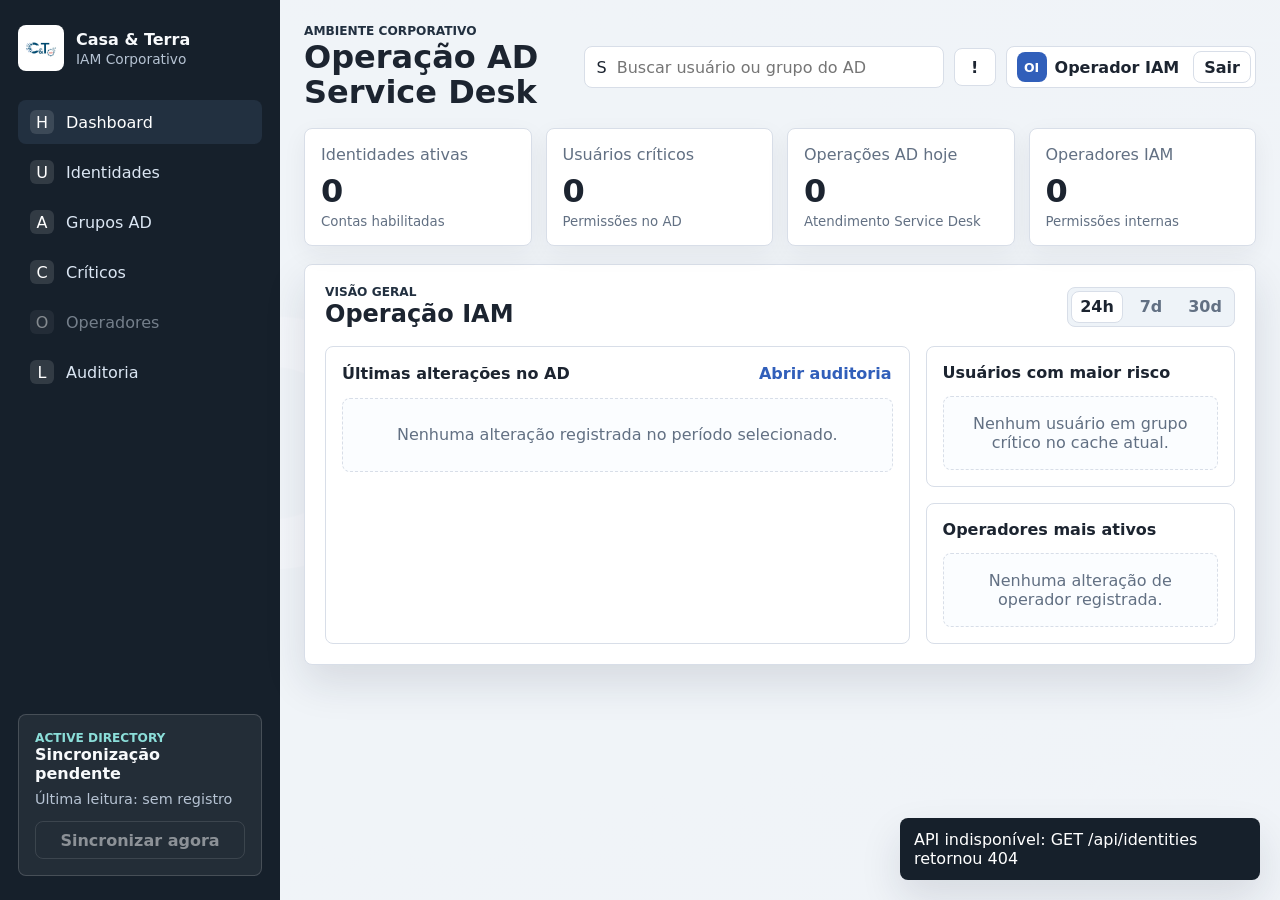
==== inicio/index.html @ 801f7051 "Ajustes para token CSRF" ====
<!doctype html>
<html lang="pt-BR">
  <head>
    <meta charset="utf-8" />
    <meta name="viewport" content="width=device-width, initial-scale=1" />
    <title>Casa &amp; Terra IAM</title>
    <link rel="icon" type="image/jpeg" href="/assets/ct-tech-logo.jpeg" />
    <link rel="stylesheet" href="/styles.css" />
  </head>
  <body>
    <div class="app-shell">
      <aside class="sidebar" aria-label="Navegação principal">
        <div class="brand">
          <img class="brand-logo" src="/assets/ct-tech-logo.jpeg" alt="Casa & Terra Tech" />
          <div>
            <strong>Casa &amp; Terra</strong>
            <span>IAM Corporativo</span>
          </div>
        </div>

        <nav class="nav-list" aria-label="Módulos">
          <button class="nav-item is-active" type="button" data-view="dashboard">
            <span class="nav-icon" aria-hidden="true">H</span>
            Dashboard
          </button>
          <button class="nav-item" type="button" data-view="identities">
            <span class="nav-icon" aria-hidden="true">U</span>
            Identidades
          </button>
          <button class="nav-item" type="button" data-view="access">
            <span class="nav-icon" aria-hidden="true">A</span>
            Grupos AD
          </button>
          <button class="nav-item" type="button" data-view="critical">
            <span class="nav-icon" aria-hidden="true">C</span>
            Críticos
          </button>
          <button class="nav-item" type="button" data-view="operators">
            <span class="nav-icon" aria-hidden="true">O</span>
            Operadores
          </button>
          <button class="nav-item" type="button" data-view="audit">
            <span class="nav-icon" aria-hidden="true">L</span>
            Auditoria
          </button>
        </nav>

        <section class="sidebar-panel" aria-label="Sincronização AD">
          <span class="panel-label">Active Directory</span>
          <strong id="sidebar-sync-status">Sincronização pendente</strong>
          <p id="sidebar-last-sync">Última leitura: sem registro</p>
          <button class="ghost-button" type="button" data-action="sync">Sincronizar agora</button>
        </section>
      </aside>

      <main class="main">
        <header class="topbar">
          <div>
            <p class="eyebrow">Ambiente corporativo</p>
            <h1>Operação AD Service Desk</h1>
          </div>
          <div class="topbar-actions">
            <label class="search">
              <span aria-hidden="true">S</span>
              <input id="global-search" type="search" placeholder="Buscar usuário ou grupo do AD" />
            </label>
            <div class="search-results" id="global-search-results" aria-label="Resultados da busca global"></div>
            <button class="icon-button notification-button" type="button" id="notification-button" title="Notificações" aria-label="Notificações">
              !
              <span class="notification-count" id="notification-count">0</span>
            </button>
            <div class="notification-panel" id="notification-panel" aria-label="Notificações"></div>
            <div class="user-menu" id="user-menu">
              <div class="user-summary">
                <span class="user-avatar" id="current-user-avatar">U</span>
                <span>
                  <strong id="current-user-name">Operador</strong>
                  <small id="current-user-role">IAM</small>
                </span>
              </div>
              <button class="ghost-button logout-button" type="button" id="logout-button">Sair</button>
            </div>
          </div>
        </header>

        <section class="status-strip" aria-label="Indicadores principais">
          <article>
            <span>Identidades ativas</span>
            <strong id="metric-users">0</strong>
            <small>Contas habilitadas</small>
          </article>
          <article>
            <span>Usuários críticos</span>
            <strong id="metric-privileged">0</strong>
            <small>Permissões no AD</small>
          </article>
          <article>
            <span>Operações AD hoje</span>
            <strong id="metric-operations">0</strong>
            <small>Atendimento Service Desk</small>
          </article>
          <article>
            <span>Operadores IAM</span>
            <strong id="metric-operators">0</strong>
            <small>Permissões internas</small>
          </article>
        </section>

        <section class="workspace">
          <div class="content-panel" id="view-dashboard" data-panel="dashboard">
            <div class="section-heading">
              <div>
                <p class="eyebrow">Visão geral</p>
                <h2>Operação IAM</h2>
              </div>
              <div class="segmented" role="tablist" aria-label="Período">
                <button class="is-selected" type="button" data-dashboard-range="1">24h</button>
                <button type="button" data-dashboard-range="7">7d</button>
                <button type="button" data-dashboard-range="30">30d</button>
              </div>
            </div>

            <div class="dashboard-grid">
              <section class="wide-module">
                <div class="module-header">
                  <h3>Últimas alterações no AD</h3>
                  <button class="text-button" type="button" data-view-link="audit">Abrir auditoria</button>
                </div>
                <div class="review-list" id="review-list"></div>
              </section>

              <section class="side-module">
                <div class="module-header">
                  <h3>Usuários com maior risco</h3>
                </div>
                <div class="risk-bars" id="risk-bars"></div>
              </section>

              <section class="side-module">
                <div class="module-header">
                  <h3>Operadores mais ativos</h3>
                </div>
                <div class="risk-bars" id="operator-ranking"></div>
              </section>
            </div>
          </div>

          <div class="content-panel is-hidden" id="view-identities" data-panel="identities">
            <div class="section-heading">
              <div>
                <p class="eyebrow">Diretório</p>
                <h2>Identidades</h2>
              </div>
              <button class="primary-button" type="button" data-action="invite-user">Criar usuário no AD</button>
            </div>
            <div class="table-tools">
              <div class="filters" aria-label="Filtros de identidade">
                <button class="chip is-active" type="button" data-filter="all">Todos</button>
                <button class="chip" type="button" data-filter="active">Ativos</button>
                <button class="chip" type="button" data-filter="review">Em revisão</button>
                <button class="chip" type="button" data-filter="blocked">Bloqueados</button>
                <button class="chip" type="button" data-filter="disabled">Desabilitados</button>
              </div>
            </div>
            <div class="table-wrap">
              <table>
                <thead>
                  <tr>
                    <th>Usuário</th>
                    <th>Departamento</th>
                    <th>Origem</th>
                    <th>Status</th>
                    <th>Criticidade</th>
                    <th>Grupos</th>
                    <th>Ação</th>
                  </tr>
                </thead>
                <tbody id="identity-table"></tbody>
              </table>
            </div>
            <div class="pagination" id="identity-pagination" aria-label="Paginação de identidades"></div>
          </div>

          <div class="content-panel is-hidden" id="view-identity-detail" data-panel="identity-detail">
            <div class="detail-toolbar">
              <button class="ghost-button" type="button" data-view-link="identities">Voltar para identidades</button>
              <div class="detail-actions">
                <button class="ghost-button" type="button" data-identity-action="review">Iniciar revisão</button>
                <button class="ghost-button" type="button" data-identity-action="sessions">Encerrar sessões</button>
                <button class="ghost-button" type="button" data-identity-action="password">Alterar senha</button>
                <button class="ghost-button" type="button" data-identity-action="revoke">Remover grupos</button>
                <button class="ghost-button" type="button" data-identity-action="unlock">Desbloquear</button>
                <button class="danger-button" type="button" data-identity-action="block">Bloquear</button>
                <button class="danger-button" type="button" data-identity-action="disable">Desabilitar</button>
              </div>
            </div>

            <section class="identity-hero" id="identity-hero"></section>

            <div class="identity-detail-grid">
              <section class="detail-module">
                <div class="module-header">
                  <h3>Informações do usuário</h3>
                </div>
                <dl class="info-list" id="identity-info"></dl>
              </section>

              <section class="detail-module">
                <div class="module-header">
                  <h3>Segurança</h3>
                </div>
                <div class="security-list" id="identity-security"></div>
              </section>

              <section class="detail-module wide-detail">
                <div class="module-header">
                  <h3>Grupos e permissões</h3>
                  <div class="group-add">
                    <button class="primary-button" type="button" data-identity-action="add-group">Editar grupos</button>
                  </div>
                </div>
                <div class="group-list" id="identity-groups"></div>
              </section>

              <section class="detail-module">
                <div class="module-header">
                  <h3>Sistemas impactados</h3>
                </div>
                <div class="app-access-list" id="identity-apps"></div>
              </section>

              <section class="detail-module">
                <div class="module-header">
                  <h3>Eventos recentes</h3>
                </div>
                <ol class="mini-feed" id="identity-events"></ol>
              </section>
            </div>
          </div>

          <div class="content-panel is-hidden" id="view-access" data-panel="access">
            <div class="section-heading">
              <div>
                <p class="eyebrow">Active Directory</p>
                <h2>Grupos do AD</h2>
              </div>
              <button class="primary-button" type="button" data-action="map-app">Criar grupo no AD</button>
            </div>
            <div class="access-grid" id="access-grid"></div>
            <div class="pagination" id="group-pagination" aria-label="Paginação de grupos do AD"></div>
          </div>

          <div class="content-panel is-hidden" id="view-group-detail" data-panel="group-detail">
            <div class="detail-toolbar">
              <button class="ghost-button" type="button" data-view-link="access">Voltar para grupos</button>
              <div class="detail-actions">
                <button class="primary-button" type="button" data-group-member-action="add">Adicionar usuário</button>
              </div>
            </div>

            <section class="identity-hero group-hero" id="group-hero"></section>

            <div class="detail-module">
              <div class="module-header">
                <h3>Membros do grupo</h3>
                <label class="search compact-search">
                  <span aria-hidden="true">S</span>
                  <input id="group-member-search" type="search" placeholder="Buscar usuário para adicionar" />
                </label>
              </div>
              <div class="group-member-layout">
                <div>
                  <h4>Usuários atuais</h4>
                  <div class="group-member-list" id="group-member-list"></div>
                </div>
                <div>
                  <h4>Adicionar ao grupo</h4>
                  <div class="group-candidate-list" id="group-candidate-list"></div>
                </div>
              </div>
            </div>
          </div>

          <div class="content-panel is-hidden" id="view-critical" data-panel="critical">
            <div class="section-heading">
              <div>
                <p class="eyebrow">Active Directory</p>
                <h2>Permissões críticas</h2>
              </div>
              <button class="ghost-button" type="button" data-action="export-critical">Exportar relatório</button>
            </div>

            <section class="critical-summary" aria-label="Resumo de permissões críticas">
              <article>
                <span>Usuários com permissão crítica</span>
                <strong id="critical-user-count">0</strong>
              </article>
              <article>
                <span>Grupos críticos mapeados</span>
                <strong id="critical-group-count">0</strong>
              </article>
              <article>
                <span>Contas desabilitadas com histórico</span>
                <strong id="critical-disabled-count">0</strong>
              </article>
            </section>

            <div class="critical-layout">
              <section class="detail-module">
                <div class="module-header">
                  <h3>Distribuição por grupo</h3>
                </div>
                <div class="critical-groups" id="critical-groups"></div>
              </section>

              <section class="detail-module">
                <div class="module-header">
                  <h3>Usuários com permissão crítica</h3>
                </div>
                <div class="table-wrap">
                  <table>
                    <thead>
                      <tr>
                        <th>Usuário</th>
                        <th>Departamento</th>
                        <th>Status</th>
                        <th>Grupos críticos</th>
                        <th>Ação</th>
                      </tr>
                    </thead>
                    <tbody id="critical-table"></tbody>
                  </table>
                </div>
              </section>
            </div>
          </div>

          <div class="content-panel is-hidden" id="view-operators" data-panel="operators">
            <div class="section-heading">
              <div>
                <p class="eyebrow">Controle interno</p>
                <h2>Operadores do IAM</h2>
              </div>
            </div>

            <section class="service-account-panel" aria-label="Conta de serviço">
              <div>
                <p class="eyebrow">Execução no AD</p>
                <h3>Conta de serviço protegida</h3>
                <span>As alterações no Active Directory serão executadas pelo backend de forma centralizada.</span>
              </div>
              <span class="badge active">Conta protegida</span>
            </section>

            <section class="provisioning-panel" aria-label="Provisionamento de operadores">
              <article>
                <span class="panel-kicker">Grupo de entrada</span>
                <strong>GG-IAM-OPERADORES / GG-IAM-VIEWONLY</strong>
                <small>Usuários nestes grupos do AD podem autenticar no IAM via LDAP.</small>
              </article>
              <article>
                <span class="panel-kicker">Permissão inicial</span>
                <strong>Definida pelo grupo AD</strong>
                <small>Admin full recebe todas as permissões; visualização recebe apenas consulta.</small>
              </article>
              <article>
                <span class="panel-kicker">Autorização</span>
                <strong>Controlada por grupos</strong>
                <small>Para remover o acesso definitivo, retire o usuário do grupo no AD e sincronize.</small>
              </article>
            </section>

            <div class="operator-layout">
              <section class="operator-list" id="operator-list" aria-label="Lista de operadores"></section>

              <section class="operator-detail">
                <div class="module-header">
                  <h3>Permissões do operador</h3>
                  <button class="danger-button" type="button" data-operator-action="remove">Remover operador</button>
                </div>
                <div class="operator-profile" id="operator-profile"></div>
                <div class="permission-grid" id="permission-grid"></div>
              </section>
            </div>
          </div>

          <div class="content-panel is-hidden" id="view-audit" data-panel="audit">
            <div class="section-heading">
              <div>
                <p class="eyebrow">Evidências</p>
                <h2>Trilha de auditoria</h2>
              </div>
              <div class="audit-actions">
                <label class="search audit-search">
                  <span aria-hidden="true">S</span>
                  <input id="audit-operator-filter" type="search" placeholder="Filtrar por operador" />
                </label>
                <button class="ghost-button" type="button" data-action="export-audit">Exportar relatório</button>
              </div>
            </div>
            <ol class="audit-feed" id="audit-feed"></ol>
          </div>
        </section>
      </main>
    </div>

    <div class="modal-backdrop" id="password-modal" aria-hidden="true">
      <section class="modal-card" role="dialog" aria-modal="true" aria-labelledby="password-modal-title">
        <div class="modal-header">
          <div>
            <p class="eyebrow">Active Directory</p>
            <h2 id="password-modal-title">Alterar senha</h2>
          </div>
          <button class="icon-button" type="button" data-modal-close aria-label="Fechar">X</button>
        </div>

        <div class="modal-identity" id="password-modal-identity"></div>

        <div class="form-grid">
          <label class="field">
            <span>Nova senha</span>
            <input id="password-new" type="password" placeholder="Informe a nova senha" autocomplete="new-password" />
          </label>
          <label class="field">
            <span>Confirmar senha</span>
            <input id="password-confirm" type="password" placeholder="Confirme a nova senha" autocomplete="new-password" />
          </label>
        </div>

        <label class="check-row">
          <input id="password-must-change" type="checkbox" checked />
          <span>Usuário deve trocar a senha no próximo login</span>
        </label>

        <div class="modal-footer">
          <button class="ghost-button" type="button" data-modal-close>Cancelar</button>
          <button class="primary-button" type="button" id="password-submit">Alterar senha</button>
        </div>
      </section>
    </div>

    <div class="modal-backdrop" id="groups-modal" aria-hidden="true">
      <section class="modal-card wide-modal" role="dialog" aria-modal="true" aria-labelledby="groups-modal-title">
        <div class="modal-header">
          <div>
            <p class="eyebrow">Active Directory</p>
            <h2 id="groups-modal-title">Editar grupos</h2>
          </div>
          <button class="icon-button" type="button" data-modal-close aria-label="Fechar">X</button>
        </div>

        <div class="modal-identity" id="groups-modal-identity"></div>

        <div class="group-editor">
          <section>
            <div class="module-header compact-header">
              <h3>Grupos atuais</h3>
              <span id="current-group-count">0</span>
            </div>
            <div class="editable-group-list" id="current-group-list"></div>
          </section>

          <section>
            <div class="module-header compact-header">
              <h3>Adicionar grupo</h3>
            </div>
            <label class="search group-search">
              <span aria-hidden="true">S</span>
              <input id="group-picker-search" type="search" placeholder="Buscar grupo do AD" />
            </label>
            <div class="editable-group-list available-groups" id="available-group-list"></div>
          </section>
        </div>

        <div class="modal-footer">
          <button class="ghost-button" type="button" data-modal-close>Cancelar</button>
          <button class="primary-button" type="button" data-modal-close>Concluir</button>
        </div>
      </section>
    </div>

    <div class="modal-backdrop" id="create-user-modal" aria-hidden="true">
      <section class="modal-card wide-modal" role="dialog" aria-modal="true" aria-labelledby="create-user-modal-title">
        <div class="modal-header">
          <div>
            <p class="eyebrow">Active Directory</p>
            <h2 id="create-user-modal-title">Criar usuário</h2>
          </div>
          <button class="icon-button" type="button" data-modal-close aria-label="Fechar">X</button>
        </div>

        <div class="provision-form">
          <section class="form-section">
            <div class="module-header compact-header">
              <h3>Dados da identidade</h3>
            </div>
            <div class="form-grid">
              <label class="field">
                <span>Nome</span>
                <input id="create-user-first-name" type="text" placeholder="Nome" autocomplete="given-name" />
              </label>
              <label class="field">
                <span>Sobrenome</span>
                <input id="create-user-last-name" type="text" placeholder="Sobrenome" autocomplete="family-name" />
              </label>
              <label class="field">
                <span>Usuário</span>
                <input id="create-user-username" type="text" placeholder="usuario" autocomplete="username" />
              </label>
              <label class="field">
                <span>E-mail</span>
                <input id="create-user-email" type="email" placeholder="usuario@casaterra.local" autocomplete="email" />
              </label>
              <label class="field">
                <span>Cargo</span>
                <input id="create-user-title" type="text" placeholder="Cargo do colaborador" />
              </label>
              <label class="field">
                <span>Departamento</span>
                <input id="create-user-department" type="text" placeholder="Departamento" />
              </label>
            </div>
            <div class="form-grid">
              <label class="field">
                <span>Senha inicial</span>
                <input id="create-user-password" type="password" placeholder="Senha inicial" autocomplete="new-password" />
              </label>
              <label class="field">
                <span>Confirmar senha</span>
                <input id="create-user-password-confirm" type="password" placeholder="Confirme a senha inicial" autocomplete="new-password" />
              </label>
            </div>
            <label class="check-row">
              <input id="create-user-must-change" type="checkbox" checked />
              <span>Usuário deve trocar a senha no próximo login</span>
            </label>
          </section>

          <section class="form-section">
            <div class="module-header compact-header">
              <h3>OU de destino</h3>
              <span id="user-ou-count">0</span>
            </div>
            <label class="search group-search">
              <span aria-hidden="true">S</span>
              <input id="user-ou-search" type="search" placeholder="Buscar OU de usuários" />
            </label>
            <div class="ou-list" id="user-ou-list"></div>
          </section>
        </div>

        <div class="modal-footer">
          <button class="ghost-button" type="button" data-modal-close>Cancelar</button>
          <button class="primary-button" type="button" id="create-user-submit">Criar usuário</button>
        </div>
      </section>
    </div>

    <div class="modal-backdrop" id="create-group-modal" aria-hidden="true">
      <section class="modal-card wide-modal" role="dialog" aria-modal="true" aria-labelledby="create-group-modal-title">
        <div class="modal-header">
          <div>
            <p class="eyebrow">Active Directory</p>
            <h2 id="create-group-modal-title">Criar grupo</h2>
          </div>
          <button class="icon-button" type="button" data-modal-close aria-label="Fechar">X</button>
        </div>

        <div class="provision-form">
          <section class="form-section">
            <div class="module-header compact-header">
              <h3>Dados do grupo</h3>
            </div>
            <label class="field">
              <span>Nome do grupo</span>
              <input id="create-group-name" type="text" placeholder="GG-NOME-DO-GRUPO" />
            </label>
            <label class="field">
              <span>Descrição</span>
              <input id="create-group-description" type="text" placeholder="Finalidade do grupo" />
            </label>
            <div class="form-grid">
              <label class="field">
                <span>Escopo</span>
                <select id="create-group-scope">
                  <option value="global">Global</option>
                  <option value="universal">Universal</option>
                  <option value="domain_local">Domain Local</option>
                </select>
              </label>
              <label class="field">
                <span>Tipo</span>
                <select id="create-group-type">
                  <option value="security">Segurança</option>
                  <option value="distribution">Distribuição</option>
                </select>
              </label>
            </div>
            <label class="check-row">
              <input id="create-group-critical" type="checkbox" />
              <span>Marcar como grupo crítico no IAM</span>
            </label>
          </section>

          <section class="form-section">
            <div class="module-header compact-header">
              <h3>OU de destino</h3>
              <span id="group-ou-count">0</span>
            </div>
            <label class="search group-search">
              <span aria-hidden="true">S</span>
              <input id="group-ou-search" type="search" placeholder="Buscar OU de grupos" />
            </label>
            <div class="ou-list" id="group-ou-list"></div>
          </section>
        </div>

        <div class="modal-footer">
          <button class="ghost-button" type="button" data-modal-close>Cancelar</button>
          <button class="primary-button" type="button" id="create-group-submit">Criar grupo</button>
        </div>
      </section>
    </div>

    <div class="toast" id="toast" role="status" aria-live="polite"></div>

    <script src="/app.js"></script>
  </body>
</html>
---- styles.css ----
:root {
  --ink: #1c2430;
  --muted: #627083;
  --line: #d8dee8;
  --panel: #ffffff;
  --canvas: #f4f7fb;
  --nav: #16202b;
  --nav-soft: #223040;
  --teal: #223040;
  --teal-dark: #16202b;
  --blue: #315fba;
  --amber: #b7791f;
  --red: #ba3b46;
  --green: #2f7d4f;
  --shadow: 0 18px 42px rgba(26, 37, 54, 0.12);
}

* {
  box-sizing: border-box;
}

body {
  margin: 0;
  min-width: 320px;
  color: var(--ink);
  background:
    linear-gradient(rgba(244, 247, 251, 0.92), rgba(244, 247, 251, 0.92)),
    url("assets/ct-tech-background.png");
  background-size: cover;
  background-position: center;
  background-attachment: fixed;
  font-family:
    Inter, ui-sans-serif, system-ui, -apple-system, BlinkMacSystemFont, "Segoe UI", sans-serif;
}

button,
input {
  font: inherit;
}

button {
  cursor: pointer;
}

.app-shell {
  min-height: 100vh;
  display: grid;
  grid-template-columns: 280px minmax(0, 1fr);
  background: rgba(244, 247, 251, 0.82);
}

.sidebar {
  display: flex;
  flex-direction: column;
  gap: 28px;
  padding: 24px 18px;
  color: #f8fafc;
  background: var(--nav);
}

.brand {
  display: flex;
  align-items: center;
  gap: 12px;
  min-height: 48px;
}

.brand-mark {
  width: 42px;
  height: 42px;
  display: grid;
  place-items: center;
  border: 1px solid rgba(255, 255, 255, 0.28);
  border-radius: 8px;
  background: #0f766e;
  font-weight: 800;
}

.brand-logo {
  width: 46px;
  height: 46px;
  flex: 0 0 auto;
  border: 1px solid rgba(255, 255, 255, 0.22);
  border-radius: 8px;
  background: #ffffff;
  object-fit: contain;
  padding: 4px;
}

.casa-terra-mark {
  position: relative;
  overflow: hidden;
  background: linear-gradient(135deg, #2f7d4f 0 48%, #b7791f 48% 100%);
}

.casa-terra-mark::after {
  content: "";
  position: absolute;
  inset: 8px;
  border: 1px solid rgba(255, 255, 255, 0.42);
  border-radius: 5px;
}

.casa-terra-mark {
  color: #ffffff;
  text-shadow: 0 1px 2px rgba(22, 32, 43, 0.36);
}

.brand strong,
.brand span {
  display: block;
}

.brand span {
  margin-top: 2px;
  color: #b6c3d3;
  font-size: 0.86rem;
}

.nav-list {
  display: grid;
  gap: 6px;
}

.nav-item {
  width: 100%;
  min-height: 44px;
  display: flex;
  align-items: center;
  gap: 12px;
  padding: 10px 12px;
  border: 0;
  border-radius: 8px;
  color: #dbe6f3;
  background: transparent;
  text-align: left;
}

.nav-item:hover,
.nav-item.is-active {
  color: #ffffff;
  background: var(--nav-soft);
}

.nav-icon {
  width: 24px;
  height: 24px;
  display: grid;
  place-items: center;
  border-radius: 6px;
  color: #ffffff;
  background: rgba(255, 255, 255, 0.12);
  font-size: 1rem;
}

.sidebar-panel {
  margin-top: auto;
  padding: 16px;
  border: 1px solid rgba(255, 255, 255, 0.16);
  border-radius: 8px;
  background: rgba(255, 255, 255, 0.06);
}

.sidebar-panel strong,
.sidebar-panel span,
.sidebar-panel p {
  display: block;
}

.panel-label,
.eyebrow {
  color: var(--teal);
  font-size: 0.76rem;
  font-weight: 800;
  letter-spacing: 0;
  text-transform: uppercase;
}

.sidebar-panel .panel-label {
  color: #8bded9;
}

.sidebar-panel p {
  margin: 8px 0 14px;
  color: #b6c3d3;
  font-size: 0.9rem;
}

.main {
  position: relative;
  min-width: 0;
  padding: 24px;
}

.topbar {
  display: flex;
  align-items: center;
  justify-content: space-between;
  gap: 20px;
  margin-bottom: 18px;
}

.topbar h1,
.section-heading h2 {
  margin: 2px 0 0;
  line-height: 1.1;
}

.topbar h1 {
  font-size: clamp(1.7rem, 2.5vw, 2.5rem);
}

.eyebrow {
  margin: 0;
}

.topbar-actions {
  position: relative;
  display: flex;
  align-items: center;
  gap: 10px;
}

.search {
  min-width: min(360px, 34vw);
  min-height: 42px;
  display: flex;
  align-items: center;
  gap: 8px;
  padding: 0 12px;
  border: 1px solid var(--line);
  border-radius: 8px;
  background: #ffffff;
}

.search input {
  width: 100%;
  border: 0;
  outline: 0;
  color: var(--ink);
}

.search-results {
  position: absolute;
  top: calc(100% + 8px);
  left: 0;
  z-index: 20;
  width: min(520px, calc(100vw - 32px));
  max-height: 520px;
  display: none;
  overflow-y: auto;
  padding: 10px;
  border: 1px solid var(--line);
  border-radius: 8px;
  background: #ffffff;
  box-shadow: var(--shadow);
}

.search-results.is-visible {
  display: grid;
  gap: 12px;
}

.search-results section {
  display: grid;
  gap: 6px;
}

.search-results section > strong {
  padding: 0 4px;
  color: var(--muted);
  font-size: 0.76rem;
  text-transform: uppercase;
}

.search-results button {
  width: 100%;
  min-height: 54px;
  display: grid;
  grid-template-columns: auto minmax(0, 1fr);
  gap: 10px;
  align-items: center;
  padding: 8px;
  border: 1px solid transparent;
  border-radius: 8px;
  color: var(--ink);
  background: transparent;
  text-align: left;
}

.search-results button:hover {
  border-color: var(--line);
  background: #f8fbfe;
}

.search-results b,
.search-results small {
  display: block;
  overflow-wrap: anywhere;
}

.search-results small,
.search-empty {
  color: var(--muted);
}

.search-empty {
  padding: 12px;
  text-align: center;
}

.primary-button,
.danger-button,
.ghost-button,
.text-button,
.icon-button,
.chip,
.segmented button {
  min-height: 38px;
  border-radius: 8px;
  border: 1px solid transparent;
  font-weight: 700;
}

.primary-button {
  padding: 0 16px;
  color: #ffffff;
  background: var(--teal);
}

.primary-button:hover {
  background: var(--teal-dark);
}

button:disabled {
  cursor: not-allowed;
  opacity: 0.48;
}

.is-permission-disabled {
  cursor: not-allowed;
}

.danger-button {
  padding: 0 16px;
  color: #ffffff;
  background: var(--red);
}

.ghost-button {
  padding: 0 13px;
  color: var(--ink);
  background: #ffffff;
  border-color: var(--line);
}

.sidebar .ghost-button {
  width: 100%;
  color: #ffffff;
  background: transparent;
  border-color: rgba(255, 255, 255, 0.24);
}

.text-button {
  min-height: auto;
  padding: 0;
  color: var(--blue);
  background: transparent;
}

.danger-text {
  color: var(--red);
}

.icon-button {
  width: 42px;
  color: var(--ink);
  background: #ffffff;
  border-color: var(--line);
}

.notification-button {
  position: relative;
}

.notification-button.has-notifications {
  color: #ffffff;
  background: var(--nav-soft);
}

.notification-count {
  position: absolute;
  top: -7px;
  right: -7px;
  min-width: 20px;
  height: 20px;
  display: none;
  place-items: center;
  padding: 0 5px;
  border: 2px solid #ffffff;
  border-radius: 999px;
  color: #ffffff;
  background: var(--red);
  font-size: 0.7rem;
  font-weight: 800;
}

.notification-button.has-notifications .notification-count {
  display: grid;
}

.notification-panel {
  position: absolute;
  top: calc(100% + 10px);
  right: 238px;
  z-index: 20;
  width: min(380px, calc(100vw - 32px));
  display: none;
  gap: 10px;
  padding: 12px;
  border: 1px solid var(--line);
  border-radius: 8px;
  background: #ffffff;
  box-shadow: 0 18px 40px rgba(26, 37, 54, 0.18);
}

.notification-panel.is-visible {
  display: grid;
}

.notification-header {
  display: flex;
  align-items: center;
  justify-content: space-between;
  gap: 12px;
  padding-bottom: 8px;
  border-bottom: 1px solid var(--line);
}

.notification-clear {
  font-size: 0.82rem;
}

.notification-header span,
.notification-item small {
  color: var(--muted);
  font-size: 0.86rem;
}

.notification-item {
  display: grid;
  justify-items: start;
  gap: 6px;
  padding: 10px;
  border: 1px solid #e5eaf1;
  border-radius: 8px;
  background: #fbfdff;
}

.notification-item-head {
  width: 100%;
  display: flex;
  align-items: center;
  justify-content: space-between;
  gap: 10px;
}

.notification-dismiss {
  width: 28px;
  min-width: 28px;
  height: 28px;
  padding: 0;
  font-size: 0.8rem;
}

.notification-item strong {
  color: var(--ink);
}

.notification-item strong,
.notification-item small {
  overflow-wrap: anywhere;
}

.user-menu {
  min-height: 42px;
  display: flex;
  align-items: center;
  gap: 8px;
  padding: 4px;
  border: 1px solid var(--line);
  border-radius: 8px;
  background: #ffffff;
}

.user-summary {
  display: flex;
  align-items: center;
  gap: 8px;
  min-width: 0;
  padding: 0 6px;
}

.user-summary strong,
.user-summary small {
  display: block;
  max-width: 160px;
  overflow: hidden;
  text-overflow: ellipsis;
  white-space: nowrap;
}

.user-summary small {
  color: var(--muted);
  font-size: 0.78rem;
}

.user-avatar {
  width: 30px;
  height: 30px;
  display: grid;
  place-items: center;
  flex: 0 0 auto;
  border-radius: 8px;
  color: #ffffff;
  background: var(--blue);
  font-size: 0.78rem;
  font-weight: 800;
}

.logout-button {
  min-height: 32px;
  padding: 0 10px;
}

.status-strip {
  display: grid;
  grid-template-columns: repeat(4, minmax(0, 1fr));
  gap: 14px;
  margin-bottom: 18px;
}

.status-strip article,
.content-panel,
.wide-module,
.side-module,
.access-card {
  border: 1px solid var(--line);
  border-radius: 8px;
  background: var(--panel);
}

.status-strip article {
  padding: 16px;
  min-height: 112px;
  box-shadow: 0 8px 24px rgba(26, 37, 54, 0.06);
}

.status-strip span,
.status-strip small {
  display: block;
  color: var(--muted);
}

.status-strip strong {
  display: block;
  margin: 8px 0 4px;
  font-size: 2rem;
}

.workspace {
  min-width: 0;
}

.content-panel {
  padding: 20px;
  box-shadow: var(--shadow);
}

.content-panel.is-hidden {
  display: none;
}

.section-heading,
.module-header,
.table-tools {
  display: flex;
  align-items: center;
  justify-content: space-between;
  gap: 16px;
}

.section-heading {
  margin-bottom: 18px;
}

.segmented {
  display: inline-grid;
  grid-auto-flow: column;
  gap: 2px;
  padding: 3px;
  border: 1px solid var(--line);
  border-radius: 8px;
  background: #eef3f8;
}

.segmented button {
  min-width: 52px;
  min-height: 32px;
  color: var(--muted);
  background: transparent;
}

.segmented button.is-selected {
  color: var(--ink);
  background: #ffffff;
  border-color: var(--line);
}

.dashboard-grid {
  display: grid;
  grid-template-columns: minmax(0, 1.7fr) minmax(280px, 0.9fr);
  gap: 16px;
}

.dashboard-grid .wide-module {
  grid-row: span 2;
}

.wide-module,
.side-module {
  padding: 16px;
}

.module-header {
  margin-bottom: 14px;
}

.module-header h3 {
  margin: 0;
  font-size: 1rem;
}

.review-list,
.risk-bars,
.access-grid,
.audit-feed {
  display: grid;
  gap: 12px;
}

.review-item,
.risk-row,
.access-card,
.audit-feed li {
  padding: 12px;
  border: 1px solid #e5eaf1;
  border-radius: 8px;
  background: #fbfdff;
}

.review-item {
  display: grid;
  grid-template-columns: minmax(0, 1fr) auto;
  gap: 12px;
  align-items: center;
}

.empty-state {
  min-height: 74px;
  display: grid;
  place-items: center;
  padding: 16px;
  border: 1px dashed var(--line);
  border-radius: 8px;
  color: var(--muted);
  background: #fbfdff;
  text-align: center;
}

.review-item strong,
.review-item span,
.access-card strong,
.access-card span {
  display: block;
}

.review-item span,
.access-card span {
  color: var(--muted);
  font-size: 0.9rem;
}

.badge {
  display: inline-flex;
  align-items: center;
  justify-content: center;
  min-height: 26px;
  padding: 0 9px;
  border-radius: 999px;
  color: #ffffff;
  font-size: 0.78rem;
  font-weight: 800;
  white-space: nowrap;
}

.review-item .badge,
.audit-feed .badge,
.notification-item .badge,
.access-card .badge,
.identity-badges .badge {
  color: #ffffff;
}

.access-card .badge {
  width: 100%;
  min-height: 26px;
  justify-content: flex-start;
  color: #ffffff;
}

.access-card .badge.low,
.access-card .badge.active,
.access-card .badge.medium,
.access-card .badge.review,
.access-card .badge.high {
  color: #ffffff;
}

.badge.low,
.badge.active {
  color: #ffffff;
  background: var(--green);
}

.badge.success,
.badge.sync-status.success {
  color: #ffffff;
  background: var(--green);
}

.badge.sync-status {
  color: #ffffff;
}

.badge.medium,
.badge.review {
  color: #ffffff;
  background: var(--amber);
}

.badge.high,
.badge.blocked,
.badge.disabled {
  color: #ffffff;
  background: var(--red);
}

.risk-row {
  display: grid;
  gap: 8px;
}

.risk-user {
  cursor: pointer;
}

.risk-user:hover {
  border-color: var(--blue);
  background: #f8fbff;
}

.risk-meta {
  display: flex;
  justify-content: space-between;
  gap: 12px;
  font-weight: 700;
}

.risk-row small {
  color: var(--muted);
  overflow-wrap: anywhere;
}

.bar {
  height: 10px;
  overflow: hidden;
  border-radius: 999px;
  background: #e8edf4;
}

.bar span {
  display: block;
  height: 100%;
  border-radius: inherit;
  background: var(--blue);
}

.filters {
  display: flex;
  flex-wrap: wrap;
  gap: 8px;
  margin-bottom: 14px;
}

.chip {
  padding: 0 13px;
  color: var(--muted);
  background: #ffffff;
  border-color: var(--line);
}

.chip.is-active {
  color: #ffffff;
  background: var(--nav-soft);
  border-color: var(--nav-soft);
}

.table-wrap {
  overflow-x: auto;
}

table {
  width: 100%;
  min-width: 760px;
  border-collapse: collapse;
}

.clickable-row {
  cursor: pointer;
}

.clickable-row:hover {
  background: #f4f8fc;
}

th,
td {
  padding: 13px 12px;
  border-bottom: 1px solid #e5eaf1;
  text-align: left;
}

th {
  color: var(--muted);
  font-size: 0.8rem;
  text-transform: uppercase;
}

td {
  vertical-align: middle;
}

.user-cell {
  display: flex;
  align-items: center;
  gap: 10px;
  min-width: 0;
}

.user-cell > div {
  min-width: 0;
}

.user-cell strong,
.user-cell small {
  display: block;
  overflow: hidden;
  text-overflow: ellipsis;
  white-space: nowrap;
}

.avatar {
  width: 34px;
  height: 34px;
  display: grid;
  place-items: center;
  flex: 0 0 auto;
  border-radius: 8px;
  color: #ffffff;
  background: var(--blue);
  font-size: 0.82rem;
  font-weight: 800;
}

.access-grid {
  grid-template-columns: repeat(3, minmax(0, 1fr));
}

.critical-summary {
  display: grid;
  grid-template-columns: repeat(3, minmax(0, 1fr));
  gap: 12px;
  margin-bottom: 16px;
}

.critical-summary article {
  min-height: 110px;
  padding: 16px;
  border: 1px solid var(--line);
  border-radius: 8px;
  background: #f8fbfe;
}

.critical-summary span,
.critical-group-row span {
  display: block;
  color: var(--muted);
}

.critical-summary strong {
  display: block;
  margin-top: 8px;
  font-size: 2rem;
}

.critical-layout {
  display: grid;
  grid-template-columns: minmax(280px, 0.75fr) minmax(0, 1.6fr);
  gap: 16px;
  align-items: start;
}

.critical-groups {
  display: grid;
  gap: 10px;
}

.critical-group-row {
  display: grid;
  gap: 10px;
  padding: 12px;
  border: 1px solid #e5eaf1;
  border-radius: 8px;
  background: #fbfdff;
}

.inline-pill {
  display: inline-flex;
  align-items: center;
  min-height: 26px;
  margin: 2px 4px 2px 0;
  padding: 0 9px;
  border-radius: 999px;
  color: var(--red);
  background: #fff1f2;
  font-size: 0.78rem;
  font-weight: 800;
  line-height: 1.25;
  white-space: normal;
}

.critical-group-row strong,
.critical-group-row span {
  overflow-wrap: anywhere;
}

.service-account-panel {
  display: flex;
  align-items: center;
  justify-content: space-between;
  gap: 18px;
  padding: 16px;
  margin-bottom: 16px;
  border: 1px solid var(--line);
  border-radius: 8px;
  background: #f8fbfe;
}

.service-account-panel h3 {
  margin: 4px 0 6px;
}

.service-account-panel span:not(.badge) {
  color: var(--muted);
}

.provisioning-panel {
  display: grid;
  grid-template-columns: repeat(3, minmax(0, 1fr));
  gap: 12px;
  margin-bottom: 16px;
}

.provisioning-panel article {
  min-height: 122px;
  padding: 14px;
  border: 1px solid var(--line);
  border-radius: 8px;
  background: #ffffff;
}

.panel-kicker,
.provisioning-panel small {
  color: var(--muted);
}

.panel-kicker,
.provisioning-panel strong,
.provisioning-panel small {
  display: block;
}

.panel-kicker {
  font-size: 0.78rem;
  font-weight: 800;
  text-transform: uppercase;
}

.provisioning-panel strong {
  margin: 8px 0;
}

.operator-layout {
  display: grid;
  grid-template-columns: minmax(260px, 0.85fr) minmax(0, 1.6fr);
  gap: 16px;
  align-items: start;
}

.operator-list {
  display: grid;
  gap: 10px;
}

.operator-card {
  width: 100%;
  min-height: 76px;
  display: grid;
  grid-template-columns: auto minmax(0, 1fr) auto;
  align-items: center;
  gap: 10px;
  padding: 12px;
  border: 1px solid var(--line);
  border-radius: 8px;
  color: var(--ink);
  background: #ffffff;
  text-align: left;
}

.operator-card.is-selected,
.operator-card:hover {
  border-color: var(--teal);
  background: #f0faf9;
}

.operator-card strong,
.operator-card small {
  display: block;
}

.operator-card small,
.operator-profile span,
.operator-stats small,
.permission-item small {
  color: var(--muted);
}

.operator-detail {
  padding: 16px;
  border: 1px solid var(--line);
  border-radius: 8px;
  background: #ffffff;
}

.operator-profile {
  display: grid;
  grid-template-columns: auto minmax(0, 1fr) auto;
  gap: 14px;
  align-items: center;
  padding: 14px;
  margin-bottom: 14px;
  border: 1px solid #e5eaf1;
  border-radius: 8px;
  background: #fbfdff;
}

.operator-profile h3 {
  margin: 4px 0 6px;
  font-size: 1.3rem;
}

.operator-profile span {
  display: block;
}

.operator-stats {
  display: grid;
  justify-items: end;
  gap: 5px;
}

.operator-stats strong {
  font-size: 1.5rem;
}

.permission-grid {
  display: grid;
  grid-template-columns: repeat(2, minmax(0, 1fr));
  gap: 10px;
}

.permission-item {
  min-height: 92px;
  display: grid;
  grid-template-columns: auto minmax(0, 1fr);
  gap: 10px;
  align-items: start;
  padding: 12px;
  border: 1px solid #e5eaf1;
  border-radius: 8px;
  background: #fbfdff;
}

.permission-item input {
  width: 18px;
  height: 18px;
  margin-top: 2px;
  accent-color: var(--teal);
}

.permission-item strong,
.permission-item small {
  display: block;
}

.permission-item small {
  margin-top: 5px;
  line-height: 1.35;
}

.access-card {
  min-height: 154px;
  display: grid;
  align-content: space-between;
  gap: 14px;
  min-width: 0;
}

.clickable-card {
  cursor: pointer;
}

.clickable-card:hover {
  border-color: var(--blue);
  box-shadow: 0 10px 26px rgba(26, 37, 54, 0.08);
}

.access-card strong,
.access-card span {
  overflow-wrap: anywhere;
  word-break: break-word;
}

.access-card footer {
  display: flex;
  justify-content: space-between;
  gap: 10px;
  color: var(--muted);
  font-size: 0.88rem;
}

.audit-feed {
  padding-left: 0;
  list-style: none;
}

.audit-actions {
  display: flex;
  align-items: center;
  gap: 10px;
}

.audit-search {
  min-width: min(320px, 32vw);
}

.audit-feed li {
  display: grid;
  grid-template-columns: 150px minmax(0, 1fr) auto;
  gap: 12px;
  align-items: center;
}

.detail-toolbar {
  display: flex;
  align-items: center;
  justify-content: space-between;
  gap: 14px;
  margin-bottom: 18px;
}

.detail-actions,
.group-add {
  display: flex;
  align-items: center;
  gap: 10px;
  flex-wrap: wrap;
}

.identity-hero {
  display: grid;
  grid-template-columns: auto minmax(0, 1fr) auto;
  align-items: center;
  gap: 16px;
  padding: 18px;
  margin-bottom: 16px;
  border: 1px solid var(--line);
  border-radius: 8px;
  background: #f8fbfe;
}

.identity-avatar {
  width: 72px;
  height: 72px;
  display: grid;
  place-items: center;
  border-radius: 8px;
  color: #ffffff;
  background: var(--blue);
  font-size: 1.3rem;
  font-weight: 800;
}

.identity-hero h2 {
  margin: 4px 0 6px;
  font-size: 1.8rem;
  line-height: 1.1;
}

.identity-hero span,
.info-list dd,
.group-item span,
.app-access-list span {
  color: var(--muted);
}

.identity-badges {
  display: flex;
  gap: 8px;
  flex-wrap: wrap;
  justify-content: flex-end;
}

.identity-detail-grid {
  display: grid;
  grid-template-columns: minmax(0, 1.15fr) minmax(320px, 0.85fr);
  gap: 16px;
}

.detail-module {
  padding: 16px;
  border: 1px solid var(--line);
  border-radius: 8px;
  background: #ffffff;
}

.wide-detail {
  grid-column: 1 / -1;
}

.group-hero {
  margin-bottom: 16px;
}

.compact-search {
  min-width: min(360px, 100%);
}

.group-member-layout {
  display: grid;
  grid-template-columns: minmax(0, 1fr) minmax(0, 1fr);
  gap: 16px;
}

.group-member-layout h4 {
  margin: 0 0 10px;
  font-size: 0.95rem;
}

.group-member-list,
.group-candidate-list {
  max-height: 520px;
  overflow: auto;
  display: grid;
  gap: 10px;
  padding-right: 4px;
}

.group-member-card {
  display: grid;
  grid-template-columns: auto minmax(0, 1fr) auto;
  align-items: center;
  gap: 10px;
  padding: 12px;
  border: 1px solid #e5eaf1;
  border-radius: 8px;
  background: #fbfdff;
}

.group-member-card strong,
.group-member-card small {
  display: block;
  min-width: 0;
  overflow-wrap: anywhere;
}

.group-member-card .text-button {
  justify-self: end;
  white-space: nowrap;
}

.operator-card strong,
.operator-card small,
.user-cell strong,
.user-cell small {
  min-width: 0;
}

.group-member-card small {
  color: var(--muted);
}

.info-list {
  display: grid;
  grid-template-columns: repeat(2, minmax(0, 1fr));
  gap: 12px;
  margin: 0;
}

.info-list div,
.security-list article,
.app-access-list article,
.mini-feed li {
  padding: 12px;
  border: 1px solid #e5eaf1;
  border-radius: 8px;
  background: #fbfdff;
}

.info-list dt {
  color: var(--muted);
  font-size: 0.78rem;
  font-weight: 800;
  text-transform: uppercase;
}

.info-list dd {
  margin: 5px 0 0;
  font-weight: 700;
  max-width: 100%;
  overflow-wrap: anywhere;
  word-break: break-word;
  line-height: 1.45;
}

.info-list div {
  min-width: 0;
  overflow: hidden;
}

.pagination {
  display: flex;
  align-items: center;
  justify-content: space-between;
  gap: 12px;
  padding-top: 14px;
  color: var(--muted);
  font-size: 0.92rem;
}

.pagination-actions {
  display: flex;
  align-items: center;
  gap: 10px;
}

.pagination-actions strong {
  color: var(--ink);
  white-space: nowrap;
}

.security-list,
.group-list,
.app-access-list,
.mini-feed {
  display: grid;
  gap: 10px;
}

.security-list article,
.app-access-list article {
  display: flex;
  align-items: center;
  justify-content: space-between;
  gap: 12px;
}

.security-list span {
  color: var(--muted);
}

.group-add select {
  min-height: 38px;
  min-width: 220px;
  padding: 0 10px;
  border: 1px solid var(--line);
  border-radius: 8px;
  background: #ffffff;
  color: var(--ink);
}

.group-item {
  display: flex;
  align-items: center;
  justify-content: space-between;
  gap: 12px;
  padding: 12px;
  border: 1px solid #e5eaf1;
  border-radius: 8px;
  background: #fbfdff;
}

.group-item[data-edit-group] {
  cursor: pointer;
}

.group-item[data-edit-group]:hover {
  border-color: rgba(49, 95, 186, 0.36);
  background: #f6f9ff;
}

.group-item strong,
.group-item span,
.app-access-list strong,
.app-access-list span {
  display: block;
}

.modal-backdrop {
  position: fixed;
  inset: 0;
  z-index: 50;
  display: none;
  align-items: center;
  justify-content: center;
  padding: 24px;
  background: rgba(22, 32, 43, 0.52);
}

.modal-backdrop.is-visible {
  display: flex;
}

.modal-card {
  width: min(620px, 100%);
  max-height: calc(100vh - 48px);
  overflow: auto;
  padding: 20px;
  border: 1px solid var(--line);
  border-radius: 8px;
  background: #ffffff;
  box-shadow: var(--shadow);
}

.wide-modal {
  width: min(980px, 100%);
}

#groups-modal .modal-card {
  max-height: min(760px, calc(100vh - 48px));
}

.modal-header,
.modal-footer,
.modal-identity,
.editable-group-card,
.check-row {
  display: flex;
  align-items: center;
}

.modal-header,
.modal-footer {
  justify-content: space-between;
  gap: 14px;
}

.modal-header {
  margin-bottom: 16px;
}

.modal-header h2 {
  margin: 2px 0 0;
  line-height: 1.1;
}

.modal-footer {
  margin-top: 18px;
  padding-top: 16px;
  border-top: 1px solid var(--line);
}

.modal-identity {
  display: grid;
  grid-template-columns: 34px minmax(0, 1fr);
  align-items: center;
  gap: 10px;
  padding: 12px;
  margin-bottom: 16px;
  border: 1px solid #e5eaf1;
  border-radius: 8px;
  background: #fbfdff;
}

.modal-avatar {
  width: 34px;
  height: 34px;
  display: inline-flex;
  align-items: center;
  justify-content: center;
  align-self: center;
  border-radius: 7px;
  color: #ffffff;
  background: var(--blue);
  font-size: 0.8rem;
  font-weight: 800;
  line-height: 34px;
  text-align: center;
  white-space: nowrap;
}

.modal-identity strong,
.modal-identity span {
  display: block;
}

.modal-identity span:not(.modal-avatar) {
  color: var(--muted);
  font-size: 0.9rem;
}

.form-grid,
.group-editor {
  display: grid;
  grid-template-columns: minmax(0, 1fr) minmax(0, 1.05fr);
  align-items: start;
  gap: 16px;
}

.group-editor > section {
  min-width: 0;
  display: grid;
  grid-template-rows: auto 1fr;
}

.provision-form {
  display: grid;
  grid-template-columns: minmax(0, 1.1fr) minmax(320px, 0.9fr);
  gap: 16px;
  align-items: start;
}

.form-section {
  min-width: 0;
  padding: 14px;
  border: 1px solid var(--line);
  border-radius: 8px;
  background: #ffffff;
}

.check-row {
  gap: 10px;
  padding: 12px;
  border: 1px solid var(--line);
  border-radius: 8px;
  background: #fbfdff;
  font-weight: 700;
}

.check-row input {
  width: 18px;
  height: 18px;
  accent-color: var(--teal);
}

.compact-header {
  min-height: 24px;
  margin-bottom: 10px;
}

.compact-header span {
  color: var(--muted);
  font-size: 0.9rem;
  font-weight: 700;
}

.group-search {
  width: 100%;
  min-width: 0;
  margin-bottom: 10px;
}

.editable-group-list {
  display: grid;
  align-content: start;
  grid-auto-rows: minmax(66px, auto);
  gap: 8px;
  height: 360px;
  overflow: auto;
  padding-right: 4px;
}

.available-groups {
  height: 308px;
}

.editable-group-card {
  min-height: 66px;
  height: auto;
  display: grid;
  grid-template-columns: minmax(0, 1fr) auto;
  align-items: center;
  gap: 12px;
  min-width: 0;
  padding: 12px;
  border: 1px solid #e5eaf1;
  border-radius: 8px;
  background: #fbfdff;
}

.editable-group-card > div {
  min-width: 0;
  display: grid;
  gap: 3px;
}

.editable-group-card .text-button {
  align-self: center;
  justify-self: end;
  white-space: nowrap;
}

.editable-group-card.available {
  background: #ffffff;
}

.editable-group-card strong,
.editable-group-card span {
  display: block;
}

.editable-group-card strong {
  min-width: 0;
  overflow-wrap: anywhere;
  line-height: 1.2;
}

.editable-group-card span {
  min-width: 0;
  display: -webkit-box;
  max-height: 3.9em;
  overflow: hidden;
  color: var(--muted);
  font-size: 0.88rem;
  line-height: 1.3;
  overflow-wrap: anywhere;
  -webkit-box-orient: vertical;
  -webkit-line-clamp: 3;
}

.ou-list {
  display: grid;
  align-content: start;
  gap: 8px;
  height: 416px;
  overflow: auto;
  padding-right: 4px;
}

.ou-card {
  display: grid;
  grid-template-columns: auto minmax(0, 1fr);
  gap: 10px;
  align-items: start;
  padding: 12px;
  border: 1px solid #e5eaf1;
  border-radius: 8px;
  background: #fbfdff;
  cursor: pointer;
}

.ou-card:hover {
  border-color: rgba(49, 95, 186, 0.36);
  background: #f6f9ff;
}

.ou-card input {
  width: 18px;
  height: 18px;
  margin-top: 2px;
  accent-color: var(--teal);
}

.ou-card strong,
.ou-card small {
  display: block;
  min-width: 0;
  overflow-wrap: anywhere;
}

.ou-card strong {
  line-height: 1.25;
}

.ou-card small {
  margin-top: 4px;
  color: var(--muted);
  font-size: 0.82rem;
  line-height: 1.3;
}

.mini-feed {
  padding-left: 0;
  list-style: none;
}

.audit-time {
  color: var(--muted);
  font-size: 0.9rem;
}

.toast {
  position: fixed;
  right: 20px;
  bottom: 20px;
  max-width: min(360px, calc(100vw - 40px));
  padding: 12px 14px;
  border-radius: 8px;
  color: #ffffff;
  background: var(--nav);
  box-shadow: var(--shadow);
  opacity: 0;
  transform: translateY(10px);
  pointer-events: none;
  transition:
    opacity 180ms ease,
    transform 180ms ease;
}

.toast.is-visible {
  opacity: 1;
  transform: translateY(0);
}

.login-page {
  min-height: 100vh;
  background:
    linear-gradient(120deg, rgba(0, 42, 70, 0.56), rgba(0, 78, 113, 0.28)),
    url("assets/ct-tech-background.png");
  background-size: cover;
  background-position: center;
}

.login-shell {
  min-height: 100vh;
  display: grid;
  grid-template-columns: minmax(0, 1.05fr) minmax(420px, 0.95fr);
}

.login-visual {
  min-width: 0;
  display: flex;
  flex-direction: column;
  justify-content: space-between;
  gap: 32px;
  padding: clamp(28px, 5vw, 64px);
  color: #ffffff;
}

.login-brand span {
  color: #d3e6ea;
}

.login-copy {
  max-width: 680px;
}

.login-copy .eyebrow {
  color: #9ce3dd;
}

.login-copy h1 {
  margin: 8px 0 16px;
  font-size: clamp(2rem, 5vw, 4.8rem);
  line-height: 1;
}

.login-copy p:last-child {
  max-width: 590px;
  margin: 0;
  color: #d8e7ec;
  font-size: 1.05rem;
  line-height: 1.65;
}

.login-panel {
  min-width: 0;
  display: grid;
  place-items: center;
  padding: 24px;
  background: rgba(244, 247, 251, 0.9);
}

.login-card {
  width: min(100%, 460px);
  padding: clamp(24px, 4vw, 38px);
  border: 1px solid var(--line);
  border-radius: 8px;
  background: #ffffff;
  box-shadow: var(--shadow);
}

.login-heading {
  margin-bottom: 24px;
}

.login-heading h2 {
  margin: 4px 0 8px;
  font-size: 2rem;
  line-height: 1.1;
}

.login-heading span {
  color: var(--muted);
}

.field {
  display: grid;
  gap: 8px;
  margin-bottom: 16px;
}

.field span {
  color: var(--ink);
  font-size: 0.92rem;
  font-weight: 700;
}

.field input,
.field select {
  width: 100%;
  min-height: 46px;
  padding: 0 13px;
  border: 1px solid var(--line);
  border-radius: 8px;
  outline: 0;
  color: var(--ink);
  background: #fbfdff;
}

.field input:focus,
.field select:focus {
  border-color: var(--teal);
  box-shadow: 0 0 0 3px rgba(0, 124, 122, 0.15);
}

.login-options {
  display: flex;
  align-items: center;
  justify-content: flex-end;
  gap: 12px;
  margin: 4px 0 18px;
}

.login-options a {
  color: var(--blue);
  font-size: 0.92rem;
  font-weight: 700;
  text-decoration: none;
}

.login-submit,
.ldap-button {
  width: 100%;
  min-height: 46px;
}

.separator {
  display: flex;
  align-items: center;
  gap: 12px;
  margin: 18px 0;
  color: var(--muted);
  font-size: 0.88rem;
}

.separator::before,
.separator::after {
  content: "";
  height: 1px;
  flex: 1;
  background: var(--line);
}

@media (max-width: 1080px) {
  .app-shell {
    grid-template-columns: 92px minmax(0, 1fr);
  }

  .brand div:last-child,
  .nav-item:not(.is-active) {
    font-size: 0;
  }

  .nav-item {
    justify-content: center;
  }

  .sidebar-panel {
    display: none;
  }

  .status-strip,
  .access-grid,
  .critical-summary,
  .critical-layout,
  .operator-layout,
  .provisioning-panel,
  .identity-detail-grid {
    grid-template-columns: repeat(2, minmax(0, 1fr));
  }

  .dashboard-grid {
    grid-template-columns: 1fr;
  }

  .dashboard-grid .wide-module {
    grid-row: auto;
  }

  .identity-detail-grid {
    grid-template-columns: 1fr;
  }

  .operator-layout {
    grid-template-columns: 1fr;
  }

  .critical-layout {
    grid-template-columns: 1fr;
  }

  .login-shell {
    grid-template-columns: 1fr;
  }

  .login-visual {
    min-height: 48vh;
  }

  .login-panel {
    place-items: start center;
  }
}

@media (max-width: 760px) {
  .app-shell {
    display: block;
  }

  .sidebar {
    position: sticky;
    top: 0;
    z-index: 5;
    padding: 12px;
    gap: 12px;
  }

  .brand {
    min-height: 38px;
  }

  .brand-mark {
    width: 36px;
    height: 36px;
  }

  .brand-logo {
    width: 38px;
    height: 38px;
  }

  .nav-list {
    grid-template-columns: repeat(6, minmax(42px, 1fr));
  }

  .nav-item,
  .nav-item:not(.is-active) {
    min-height: 40px;
    padding: 8px;
    font-size: 0;
  }

  .main {
    padding: 16px;
  }

  .topbar,
  .topbar-actions,
  .section-heading,
  .review-item,
  .audit-feed li,
  .detail-toolbar,
  .identity-hero,
  .security-list article,
  .app-access-list article,
  .group-item {
    align-items: stretch;
    flex-direction: column;
    display: flex;
  }

  .search {
    min-width: 0;
    width: 100%;
  }

  .user-menu {
    width: 100%;
    justify-content: space-between;
  }

  .user-summary strong,
  .user-summary small {
    max-width: 52vw;
  }

  .status-strip,
  .access-grid,
  .critical-summary,
  .provisioning-panel,
  .permission-grid {
    grid-template-columns: 1fr;
  }

  .service-account-panel,
  .operator-profile,
  .operator-card {
    align-items: stretch;
    display: flex;
    flex-direction: column;
  }

  .operator-stats {
    justify-items: start;
  }

  .content-panel {
    padding: 16px;
  }

  .detail-actions,
  .group-add {
    align-items: stretch;
    flex-direction: column;
  }

  .info-list {
    grid-template-columns: 1fr;
  }

  .identity-badges {
    justify-content: flex-start;
  }

  .modal-backdrop {
    align-items: stretch;
    padding: 12px;
  }

  .form-grid,
  .group-editor,
  .group-member-layout,
  .provision-form {
    grid-template-columns: 1fr;
  }

  .modal-footer {
    align-items: stretch;
    flex-direction: column-reverse;
  }

  .segmented {
    width: 100%;
  }

  .segmented button {
    width: 100%;
  }

  .login-page {
    background-position: left center;
  }

  .login-visual {
    min-height: auto;
    padding: 22px 16px;
  }

  .login-copy h1 {
    font-size: 2.3rem;
  }

  .login-panel {
    padding: 16px;
  }

  .login-card {
    padding: 22px;
  }

  .login-options {
    justify-content: flex-start;
  }
}
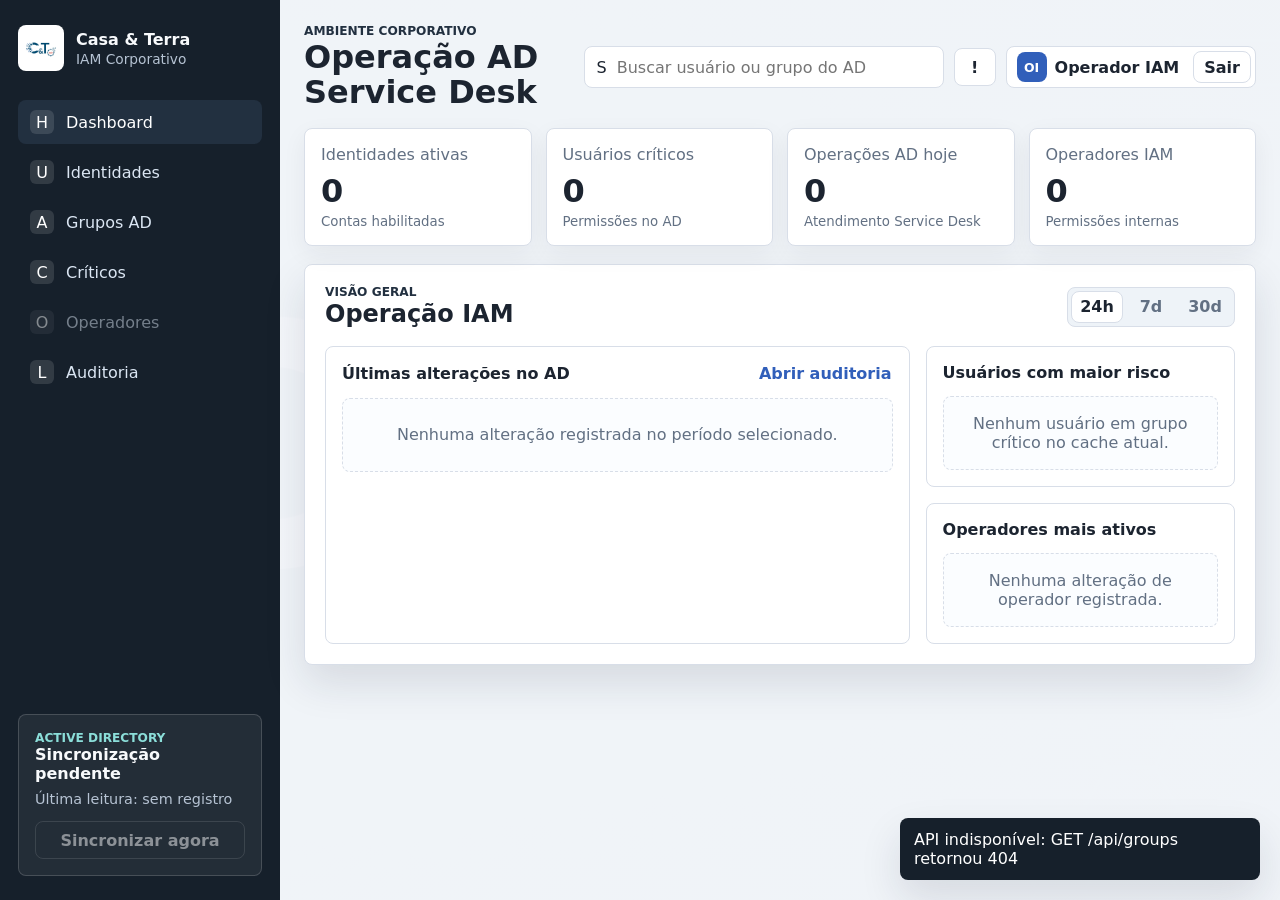
==== commit a26603d9: "Ajustes para token CSRF" ====
--- a/inicio/index.html
+++ b/inicio/index.html
@@ -188,6 +188,7 @@
                 <button class="ghost-button" type="button" data-identity-action="review">Iniciar revisão</button>
                 <button class="ghost-button" type="button" data-identity-action="sessions">Encerrar sessões</button>
                 <button class="ghost-button" type="button" data-identity-action="password">Alterar senha</button>
+                <button class="ghost-button" type="button" data-identity-action="move-ou">Mover OU</button>
                 <button class="ghost-button" type="button" data-identity-action="revoke">Remover grupos</button>
                 <button class="ghost-button" type="button" data-identity-action="unlock">Desbloquear</button>
                 <button class="danger-button" type="button" data-identity-action="block">Bloquear</button>
@@ -479,6 +480,37 @@
       </section>
     </div>
 
+    <div class="modal-backdrop" id="move-ou-modal" aria-hidden="true">
+      <section class="modal-card wide-modal" role="dialog" aria-modal="true" aria-labelledby="move-ou-modal-title">
+        <div class="modal-header">
+          <div>
+            <p class="eyebrow">Active Directory</p>
+            <h2 id="move-ou-modal-title">Mover usuário de OU</h2>
+          </div>
+          <button class="icon-button" type="button" data-modal-close aria-label="Fechar">X</button>
+        </div>
+
+        <div class="modal-identity" id="move-ou-modal-identity"></div>
+
+        <section class="form-section">
+          <div class="module-header compact-header">
+            <h3>OU de destino</h3>
+            <span id="move-ou-count">0</span>
+          </div>
+          <label class="search group-search">
+            <span aria-hidden="true">S</span>
+            <input id="move-ou-search" type="search" placeholder="Buscar OU de usuários" />
+          </label>
+          <div class="ou-list" id="move-ou-list"></div>
+        </section>
+
+        <div class="modal-footer">
+          <button class="ghost-button" type="button" data-modal-close>Cancelar</button>
+          <button class="primary-button" type="button" id="move-ou-submit">Mover usuário</button>
+        </div>
+      </section>
+    </div>
+
     <div class="modal-backdrop" id="create-user-modal" aria-hidden="true">
       <section class="modal-card wide-modal" role="dialog" aria-modal="true" aria-labelledby="create-user-modal-title">
         <div class="modal-header">
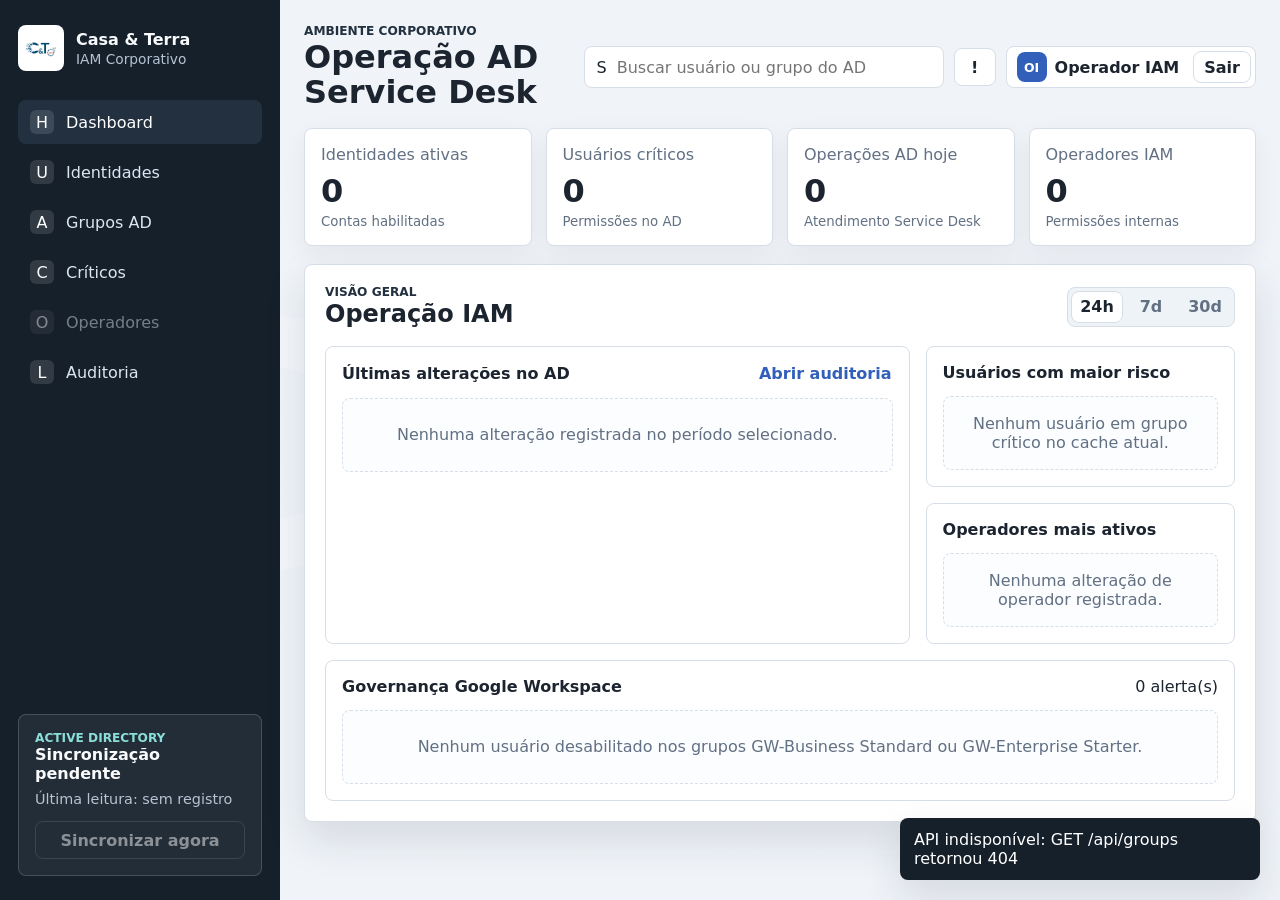
==== commit 313032d9: "Ajustes para apresentação de dash Google Workspace" ====
--- a/inicio/index.html
+++ b/inicio/index.html
@@ -142,6 +142,14 @@
                 </div>
                 <div class="risk-bars" id="operator-ranking"></div>
               </section>
+
+              <section class="wide-module governance-module">
+                <div class="module-header">
+                  <h3>Governança Google Workspace</h3>
+                  <span id="workspace-disabled-count">0 alerta(s)</span>
+                </div>
+                <div class="governance-list" id="workspace-disabled-list"></div>
+              </section>
             </div>
           </div>
 
--- a/styles.css
+++ b/styles.css
@@ -643,6 +643,7 @@
 
 .review-list,
 .risk-bars,
+.governance-list,
 .access-grid,
 .audit-feed {
   display: grid;
@@ -651,6 +652,7 @@
 
 .review-item,
 .risk-row,
+.governance-item,
 .access-card,
 .audit-feed li {
   padding: 12px;
@@ -664,6 +666,41 @@
   grid-template-columns: minmax(0, 1fr) auto;
   gap: 12px;
   align-items: center;
+}
+
+.governance-module {
+  grid-column: 1 / -1;
+}
+
+.governance-item {
+  display: grid;
+  grid-template-columns: minmax(0, 1fr) auto;
+  gap: 12px;
+  align-items: center;
+  cursor: pointer;
+}
+
+.governance-item:hover {
+  border-color: var(--line);
+  background: #f6f9ff;
+}
+
+.governance-item strong,
+.governance-item span,
+.governance-item small {
+  display: block;
+  overflow-wrap: anywhere;
+}
+
+.governance-item > div:last-child {
+  display: grid;
+  justify-items: end;
+  gap: 6px;
+}
+
+.governance-item small {
+  color: var(--muted);
+  font-size: 0.82rem;
 }
 
 .empty-state {
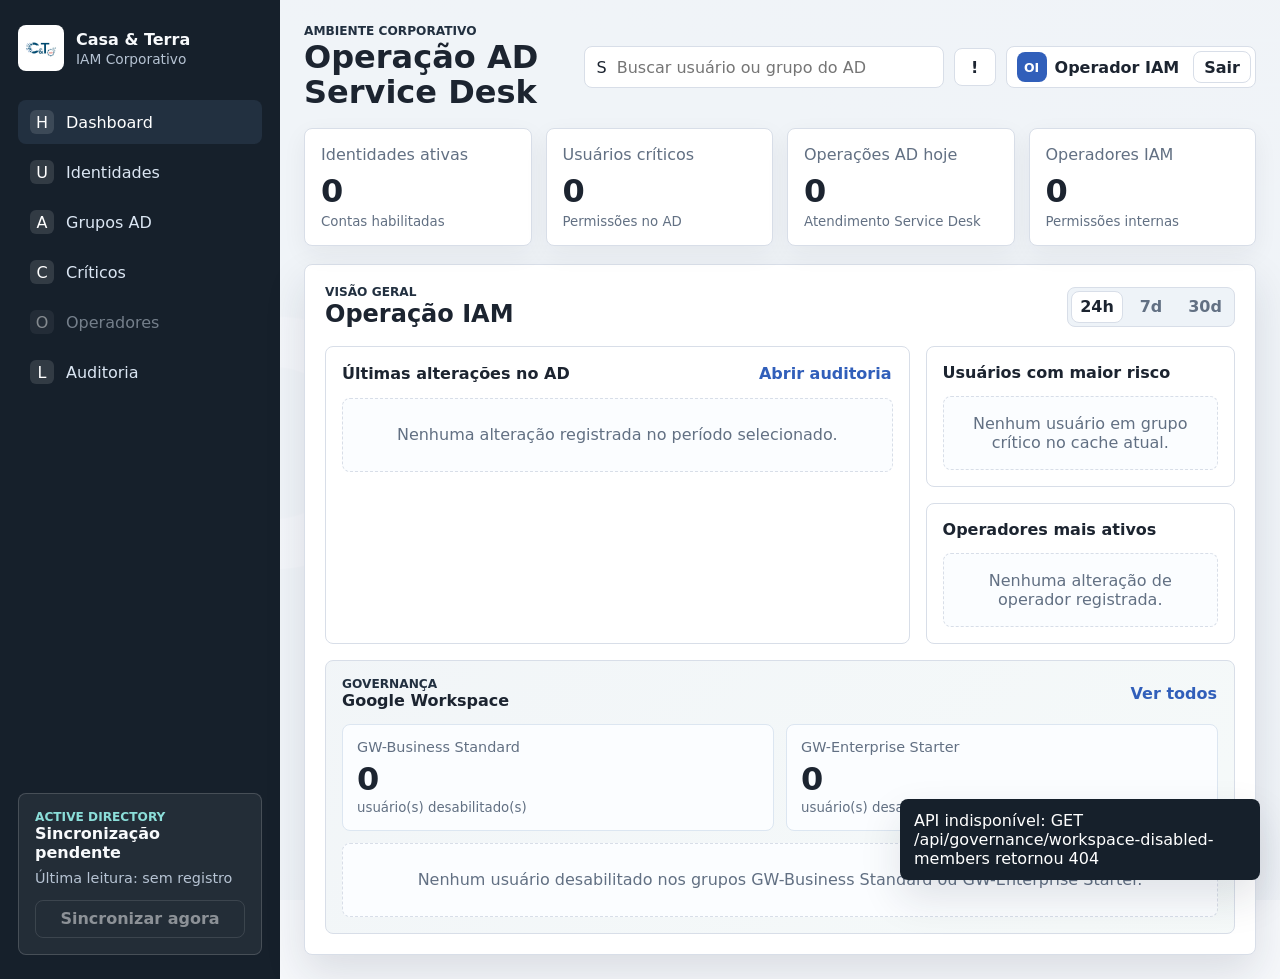
==== commit b05f9de3: "Ajustes para apresentação de dash Google Workspace" ====
--- a/inicio/index.html
+++ b/inicio/index.html
@@ -145,9 +145,13 @@
 
               <section class="wide-module governance-module">
                 <div class="module-header">
-                  <h3>Governança Google Workspace</h3>
-                  <span id="workspace-disabled-count">0 alerta(s)</span>
-                </div>
+                  <div>
+                    <p class="eyebrow">Governança</p>
+                    <h3>Google Workspace</h3>
+                  </div>
+                  <button class="text-button" type="button" data-action="workspace-governance">Ver todos</button>
+                </div>
+                <div class="governance-summary" id="workspace-disabled-summary"></div>
                 <div class="governance-list" id="workspace-disabled-list"></div>
               </section>
             </div>
@@ -519,6 +523,28 @@
       </section>
     </div>
 
+    <div class="modal-backdrop" id="workspace-governance-modal" aria-hidden="true">
+      <section class="modal-card wide-modal" role="dialog" aria-modal="true" aria-labelledby="workspace-governance-modal-title">
+        <div class="modal-header">
+          <div>
+            <p class="eyebrow">Governança</p>
+            <h2 id="workspace-governance-modal-title">Google Workspace</h2>
+          </div>
+          <button class="icon-button" type="button" data-modal-close aria-label="Fechar">X</button>
+        </div>
+
+        <div class="module-header compact-header">
+          <h3>Usuários desabilitados com licença</h3>
+          <span id="workspace-governance-total">0 alerta(s)</span>
+        </div>
+        <label class="search group-search">
+          <span aria-hidden="true">S</span>
+          <input id="workspace-governance-search" type="search" placeholder="Buscar usuário ou grupo" />
+        </label>
+        <div class="governance-modal-list" id="workspace-governance-list"></div>
+      </section>
+    </div>
+
     <div class="modal-backdrop" id="create-user-modal" aria-hidden="true">
       <section class="modal-card wide-modal" role="dialog" aria-modal="true" aria-labelledby="create-user-modal-title">
         <div class="modal-header">
--- a/styles.css
+++ b/styles.css
@@ -670,6 +670,43 @@
 
 .governance-module {
   grid-column: 1 / -1;
+  border: 1px solid var(--line);
+  background:
+    linear-gradient(135deg, rgba(24, 88, 132, 0.06), rgba(15, 118, 110, 0.04)),
+    #ffffff;
+}
+
+.governance-summary {
+  display: grid;
+  grid-template-columns: repeat(2, minmax(0, 1fr));
+  gap: 12px;
+  margin-bottom: 12px;
+}
+
+.governance-summary-card {
+  min-height: 94px;
+  padding: 14px;
+  border: 1px solid #dce6f1;
+  border-radius: 8px;
+  background: #fbfdff;
+}
+
+.governance-summary-card span,
+.governance-summary-card small {
+  color: var(--muted);
+}
+
+.governance-summary-card span {
+  display: block;
+  font-size: 0.9rem;
+}
+
+.governance-summary-card strong {
+  display: block;
+  margin: 8px 0 2px;
+  color: var(--ink);
+  font-size: 2rem;
+  line-height: 1;
 }
 
 .governance-item {
@@ -683,6 +720,18 @@
 .governance-item:hover {
   border-color: var(--line);
   background: #f6f9ff;
+}
+
+.governance-item-full {
+  min-height: 76px;
+}
+
+.governance-modal-list {
+  max-height: 520px;
+  overflow: auto;
+  display: grid;
+  gap: 10px;
+  padding-right: 4px;
 }
 
 .governance-item strong,
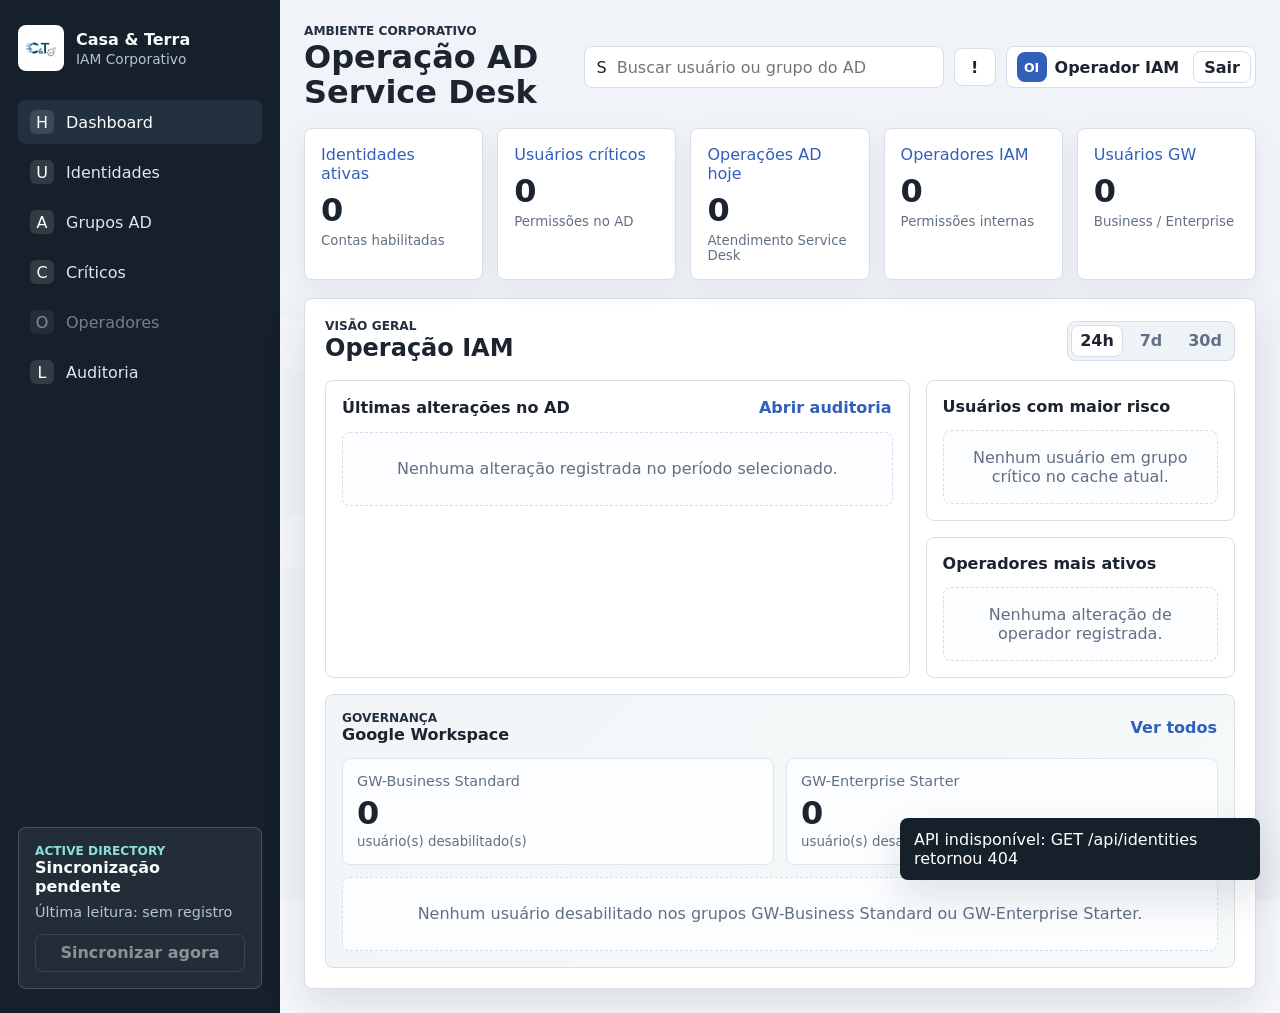
==== commit ddf8393c: "Ajustes para apresentação de dash Google Workspace" ====
--- a/inicio/index.html
+++ b/inicio/index.html
@@ -104,6 +104,11 @@
             <strong id="metric-operators">0</strong>
             <small>Permissões internas</small>
           </article>
+          <article>
+            <span>Usuários GW</span>
+            <strong id="metric-gw-users">0</strong>
+            <small>Business / Enterprise</small>
+          </article>
         </section>
 
         <section class="workspace">
--- a/styles.css
+++ b/styles.css
@@ -535,7 +535,7 @@
 
 .status-strip {
   display: grid;
-  grid-template-columns: repeat(4, minmax(0, 1fr));
+  grid-template-columns: repeat(5, minmax(0, 1fr));
   gap: 14px;
   margin-bottom: 18px;
 }
@@ -560,6 +560,10 @@
 .status-strip small {
   display: block;
   color: var(--muted);
+}
+
+.status-strip span {
+  color: var(--blue);
 }
 
 .status-strip strong {
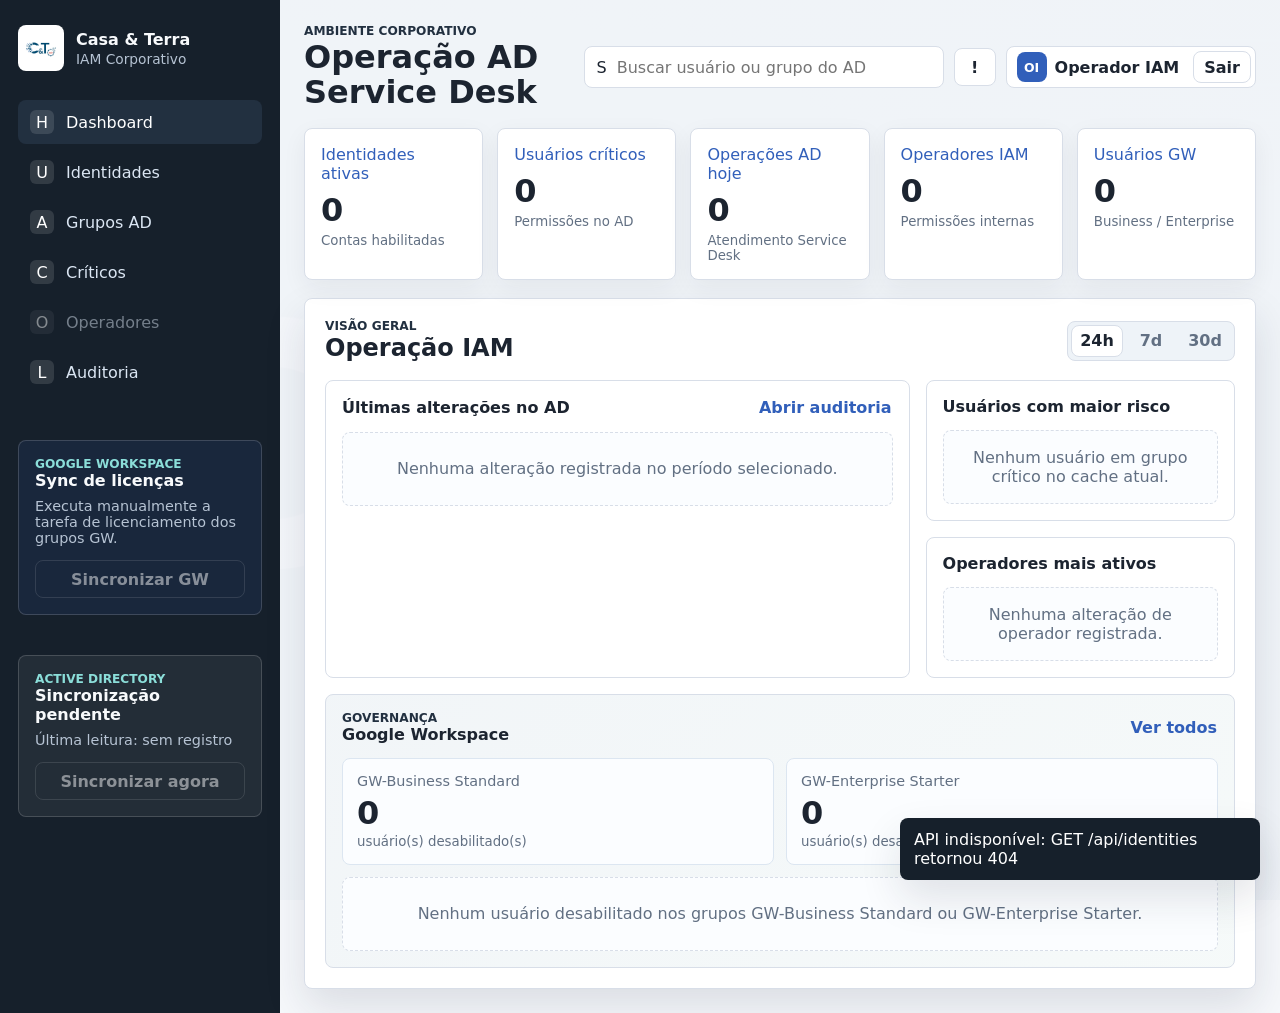
==== commit 24369a3f: "Ajustes para apresentação de dash Google Workspace" ====
--- a/inicio/index.html
+++ b/inicio/index.html
@@ -44,6 +44,13 @@
             Auditoria
           </button>
         </nav>
+
+        <section class="sidebar-panel workspace-sync-panel" aria-label="Sync Google Workspace">
+          <span class="panel-label">Google Workspace</span>
+          <strong>Sync de licenças</strong>
+          <p>Executa manualmente a tarefa de licenciamento dos grupos GW.</p>
+          <button class="ghost-button" type="button" data-action="sync-google-workspace">Sincronizar GW</button>
+        </section>
 
         <section class="sidebar-panel" aria-label="Sincronização AD">
           <span class="panel-label">Active Directory</span>
--- a/styles.css
+++ b/styles.css
@@ -161,6 +161,16 @@
   background: rgba(255, 255, 255, 0.06);
 }
 
+.workspace-sync-panel {
+  margin-top: 18px;
+  margin-bottom: 12px;
+  background: rgba(49, 95, 186, 0.12);
+}
+
+.workspace-sync-panel + .sidebar-panel {
+  margin-top: 0;
+}
+
 .sidebar-panel strong,
 .sidebar-panel span,
 .sidebar-panel p {
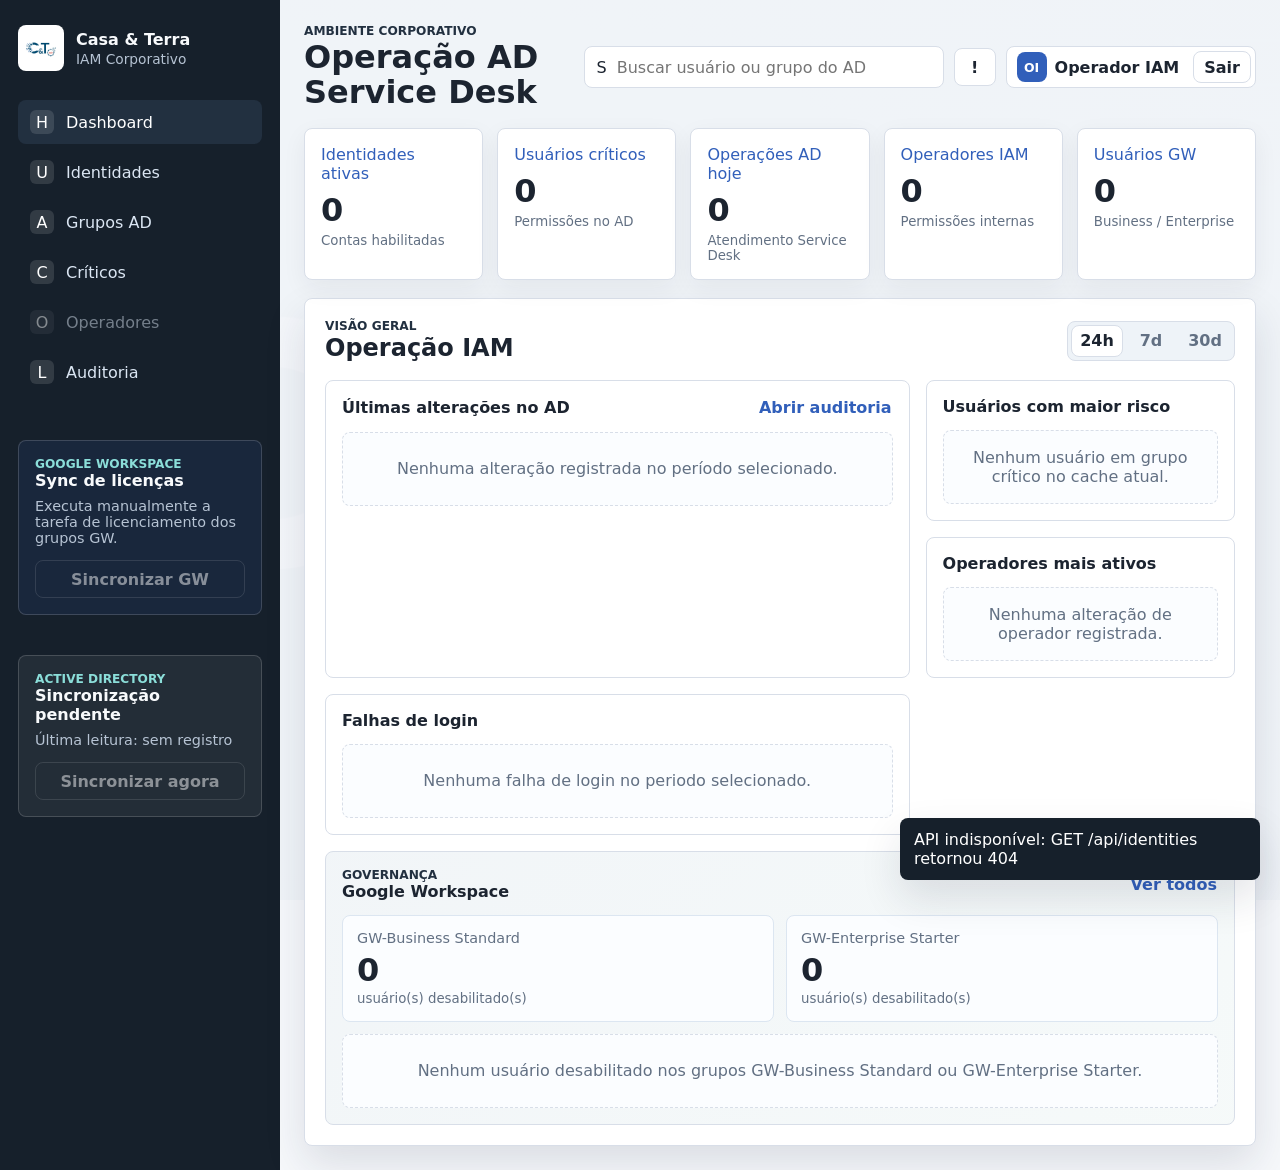
==== commit 3367acde: "Ajustes para liberação de permissionamento" ====
--- a/inicio/index.html
+++ b/inicio/index.html
@@ -155,6 +155,13 @@
                 <div class="risk-bars" id="operator-ranking"></div>
               </section>
 
+              <section class="side-module">
+                <div class="module-header">
+                  <h3>Falhas de login</h3>
+                </div>
+                <div class="risk-bars" id="login-failures"></div>
+              </section>
+
               <section class="wide-module governance-module">
                 <div class="module-header">
                   <div>
@@ -612,6 +619,18 @@
               <input id="create-user-must-change" type="checkbox" checked />
               <span>Usuário deve trocar a senha no próximo login</span>
             </label>
+            <div class="copy-groups-box">
+              <div class="module-header compact-header">
+                <h3>Copiar grupos de usuário base</h3>
+                <span>Opcional</span>
+              </div>
+              <label class="search group-search">
+                <span aria-hidden="true">S</span>
+                <input id="copy-groups-user-search" type="search" placeholder="Buscar usuário base" />
+              </label>
+              <div class="copy-user-list" id="copy-groups-user-list"></div>
+              <div class="copy-group-preview" id="copy-groups-preview">Nenhum usuário base selecionado.</div>
+            </div>
           </section>
 
           <section class="form-section">
--- a/styles.css
+++ b/styles.css
@@ -851,7 +851,8 @@
 
 .badge.high,
 .badge.blocked,
-.badge.disabled {
+.badge.disabled,
+.badge.failed {
   color: #ffffff;
   background: var(--red);
 }
@@ -1682,6 +1683,95 @@
   width: 18px;
   height: 18px;
   accent-color: var(--teal);
+}
+
+.copy-groups-box {
+  display: grid;
+  gap: 10px;
+  margin-top: 12px;
+  padding-top: 12px;
+  border-top: 1px solid var(--line);
+}
+
+.copy-user-list {
+  display: grid;
+  gap: 8px;
+  max-height: 210px;
+  overflow: auto;
+  padding-right: 4px;
+}
+
+.copy-user-card {
+  width: 100%;
+  min-width: 0;
+  display: grid;
+  grid-template-columns: auto minmax(0, 1fr);
+  gap: 10px;
+  align-items: center;
+  padding: 10px;
+  border: 1px solid #e5eaf1;
+  border-radius: 8px;
+  background: #fbfdff;
+  color: var(--ink);
+  text-align: left;
+  cursor: pointer;
+}
+
+.copy-user-card:hover,
+.copy-user-card.is-selected {
+  border-color: rgba(49, 95, 186, 0.45);
+  background: #f4f8ff;
+}
+
+.copy-user-card span:not(.avatar) {
+  min-width: 0;
+  display: grid;
+  gap: 2px;
+}
+
+.copy-user-card strong,
+.copy-user-card small {
+  min-width: 0;
+  overflow: hidden;
+  text-overflow: ellipsis;
+  white-space: nowrap;
+}
+
+.copy-user-card small {
+  color: var(--muted);
+}
+
+.copy-group-preview {
+  min-height: 48px;
+  padding: 10px;
+  border: 1px dashed #d5dfec;
+  border-radius: 8px;
+  background: #fbfdff;
+  color: var(--muted);
+  font-size: 0.9rem;
+}
+
+.copy-group-preview strong {
+  display: block;
+  margin-bottom: 8px;
+  color: var(--ink);
+}
+
+.copy-group-tags {
+  display: flex;
+  flex-wrap: wrap;
+  gap: 6px;
+}
+
+.copy-group-tags span {
+  max-width: 100%;
+  padding: 5px 8px;
+  border-radius: 999px;
+  background: #eaf1ff;
+  color: var(--blue);
+  font-size: 0.8rem;
+  font-weight: 800;
+  overflow-wrap: anywhere;
 }
 
 .compact-header {
